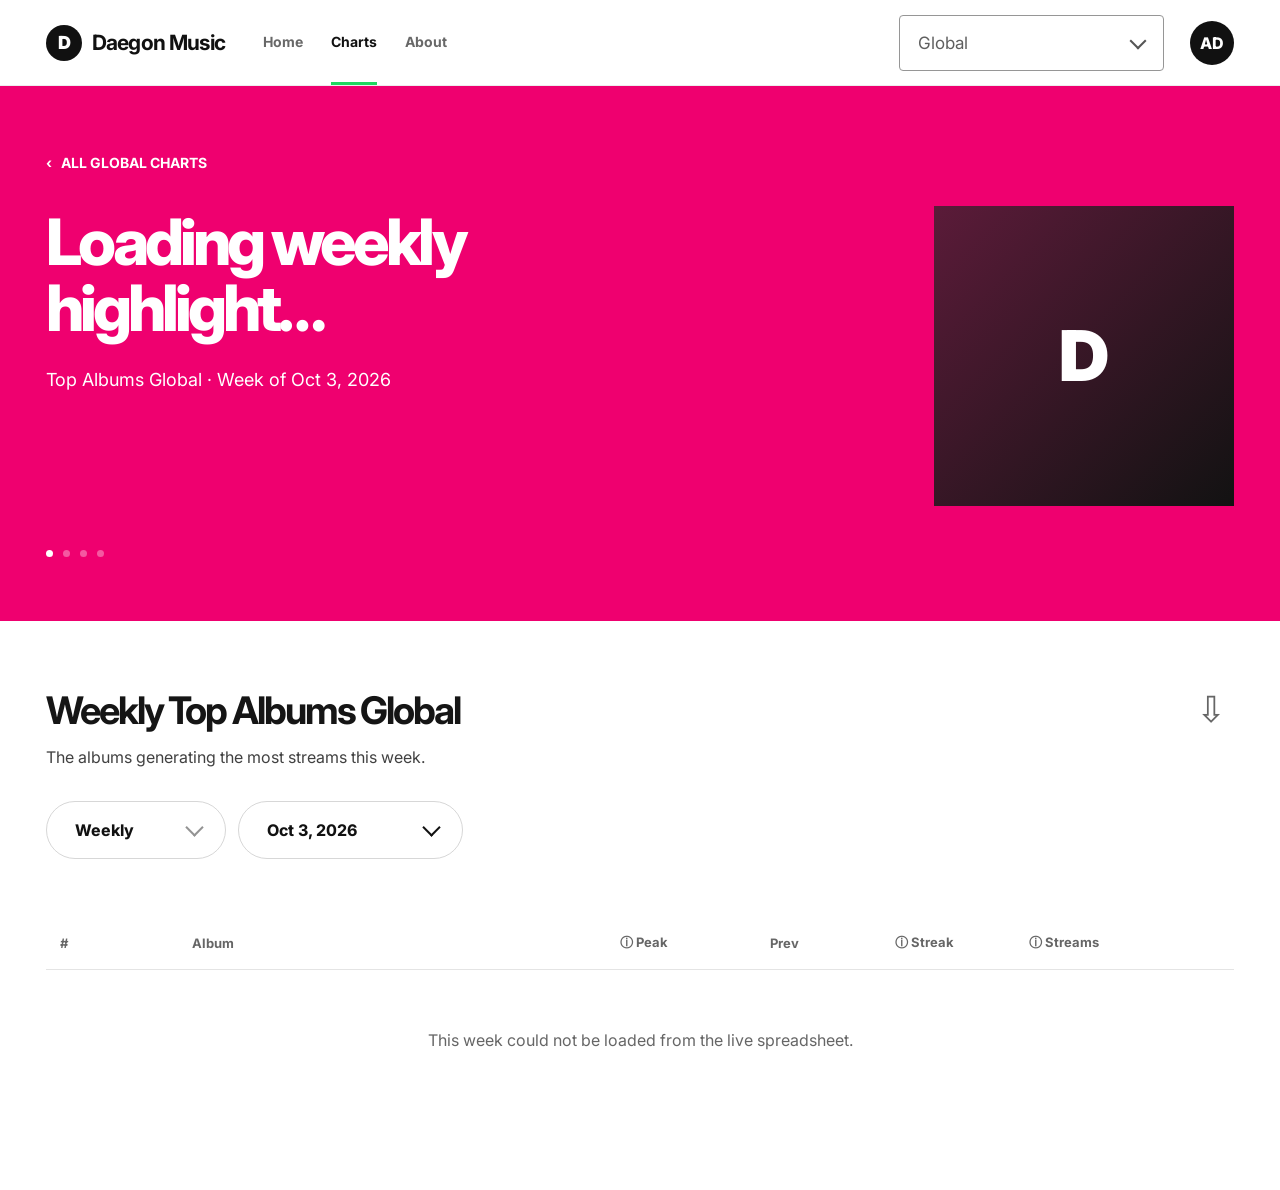
==== albums.html @ 4ab4e511 "Create dedicated albums chart page" ====
<!doctype html>
<html lang="en">
<head>
<meta charset="utf-8">
<meta name="viewport" content="width=device-width,initial-scale=1">
<meta name="theme-color" content="#ef006f">
<meta name="description" content="Daegon Music — Weekly Top Albums Global">
<title>Weekly Top Albums Global — Daegon Music</title>
<link rel="icon" type="image/svg+xml" href="favicon.svg">
<link rel="preconnect" href="https://fonts.googleapis.com">
<link rel="preconnect" href="https://fonts.gstatic.com" crossorigin>
<link href="https://fonts.googleapis.com/css2?family=Inter:wght@400;500;600;700;800;900&display=swap" rel="stylesheet">
<link rel="stylesheet" href="charts.css?v=1">
</head>
<body data-chart="albums">
<header class="dm-header">
  <div class="dm-header-inner">
    <a class="dm-brand" href="index.html"><span>D</span><b>Daegon Music</b></a>
    <nav class="dm-nav">
      <a href="index.html">Home</a>
      <a class="active" href="charts.html">Charts</a>
      <a href="index.html#about">About</a>
    </nav>
    <div class="dm-header-actions">
      <label class="dm-region"><select aria-label="Region"><option>Global</option></select></label>
      <button class="dm-profile" aria-label="Profile">AD</button>
    </div>
  </div>
</header>

<section class="chart-hero">
  <div class="hero-copy">
    <a class="all-charts" href="index.html">‹ &nbsp; ALL GLOBAL CHARTS</a>
    <h1 id="heroHeadline">Loading weekly highlight…</h1>
    <p id="heroPeriod">Top Songs Global · Sep 25 – Oct 1, 2026</p>
    <div class="hero-pager" aria-hidden="true"><i class="active"></i><i></i><i></i><i></i></div>
  </div>
  <div class="hero-art-wrap">
    <div class="hero-art fallback" id="weeklyHeroArt">D</div>
  </div>
</section>

<main class="chart-main">
  <section class="chart-heading">
    <div>
      <h2 id="chartTitle">Weekly Top Albums Global</h2>
      <p id="chartSubtitle">Your weekly update of the most played tracks right now.</p>
    </div>
    <button class="download-icon" id="downloadCsv" title="Download CSV">⇩</button>
  </section>

  <section class="chart-filterbar">
    <button class="spotify-pill static-pill" type="button">Weekly<span class="chevron"></span></button>
    <label class="spotify-pill-select week-pill">
      <select id="weekSelect" aria-label="Week"><option>Loading weeks…</option></select>
      <span class="chevron"></span>
    </label>
  </section>

  <section class="table-wrap">
    <table>
      <thead>
        <tr>
          <th class="rank-head">#</th>
          <th id="itemHeader">Album</th>
          <th class="metric-head">ⓘ Peak</th>
          <th class="metric-head">Prev</th>
          <th class="metric-head">ⓘ Streak</th>
          <th class="metric-head">ⓘ Streams</th>
          <th class="expand-head"></th>
        </tr>
      </thead>
      <tbody id="chartRows"></tbody>
    </table>
  </section>
</main>

<div class="search-overlay" id="searchOverlay" aria-hidden="true">
  <div class="search-box">
    <div class="search-line"><span>⌕</span><input id="searchInput" placeholder="Search songs or artists…" autocomplete="off"><button id="closeSearch">×</button></div>
    <div id="searchResults"></div>
  </div>
</div>

<script src="data.js"></script>
<script src="app.js?v=3"></script>
</body>
</html>
---- charts.css ----
:root{
  --pink:#ef006f;--ink:#151515;--muted:#676767;--line:#e4e4e4;--soft:#f7f7f7;--blue:#1473e6;
  --red:#d9233f;--green:#118d57;--font:"Inter",Arial,sans-serif
}
*{box-sizing:border-box}
html{scroll-behavior:smooth}
body{margin:0;color:var(--ink);font-family:var(--font);background:#fff}
button,select,input{font:inherit}
button{cursor:pointer}

.chart-header{
  height:84px;background:#fff;display:flex;align-items:center;justify-content:space-between;
  padding:0 46px;border-bottom:1px solid #f0f0f0;position:sticky;top:0;z-index:30
}
.chart-brand{display:flex;align-items:center;gap:9px;color:#111;text-decoration:none}
.brand-disc{width:34px;height:34px;border-radius:50%;background:#111;color:#fff;display:grid;place-items:center;font-weight:900}
.chart-brand b{font-size:24px;letter-spacing:-.04em}
.chart-header-actions{display:flex;align-items:center;gap:26px}
.region-select select{width:266px;height:56px;border:1px solid #9f9f9f;border-radius:4px;background:#fff;padding:0 18px;font-size:18px;color:#5b5b5b}
.profile-btn{width:44px;height:44px;border:0;border-radius:50%;background:#111;color:#fff;font-weight:700}

.chart-hero{
  min-height:535px;background:var(--pink);color:#fff;display:grid;grid-template-columns:minmax(0,1fr) 420px;
  gap:70px;padding:68px 46px 64px;align-items:center
}
.hero-copy{align-self:stretch;display:flex;flex-direction:column;justify-content:center}
.all-charts{color:#fff;text-decoration:none;font-size:14px;font-weight:700;margin-bottom:38px}
.chart-hero h1{font-size:clamp(50px,5vw,76px);line-height:1.03;letter-spacing:-.062em;max-width:1120px;margin:0 0 28px;font-weight:800}
.chart-hero p{font-size:18px;margin:0}
.hero-pager{display:flex;gap:10px;margin-top:auto;padding-top:85px}
.hero-pager i{width:7px;height:7px;border-radius:50%;background:rgba(255,255,255,.35)}
.hero-pager i.active{background:#fff}
.hero-art-wrap{display:flex;justify-content:flex-end;align-items:center}
.hero-art{width:300px;height:300px;background:linear-gradient(135deg,#5b1b39,#121212);display:grid;place-items:center;font-size:70px;font-weight:900;background-size:cover;background-position:center}
.hero-art.has-artwork{color:transparent}

.chart-main{padding:66px 46px 80px}
.chart-heading{display:flex;justify-content:space-between;align-items:flex-start}
.chart-heading h2{font-size:38px;letter-spacing:-.055em;margin:0 0 14px}
.chart-heading p{font-size:16px;color:#414141;margin:0}
.download-icon{border:0;background:none;font-size:36px;color:#666;padding:0 8px}
.chart-filterbar{display:flex;gap:12px;margin:34px 0 58px}
.pill{
  min-width:180px;height:58px;border:1px solid #d6d6d6;border-radius:999px;background:#fff;
  padding:0 28px;font-size:16px;font-weight:700;display:flex;align-items:center;justify-content:space-between;gap:28px
}
.table-wrap{overflow-x:auto}
table{width:100%;border-collapse:collapse;table-layout:fixed}
thead tr{border-bottom:1px solid var(--line)}
th{height:52px;text-align:left;color:#666;font-size:13px;font-weight:700}
.rank-head{width:145px;padding-left:14px}
.metric-head{width:140px;text-align:center}
.expand-head{width:100px}
tbody tr.song-row{border-bottom:1px solid var(--line);min-height:138px}
td{padding:14px 0;vertical-align:middle}
.rank-cell{padding-left:14px}
.rank-stack{display:flex;align-items:center;gap:12px}
.rank-number{font-weight:700;font-size:16px;min-width:18px}
.move-badge{font-size:12px;font-weight:700;padding:7px 11px;border-radius:999px;background:#eef5ff;color:var(--blue);white-space:nowrap}
.move-badge.down{background:#fff0f2;color:var(--red)}
.move-badge.up{background:#e9f7f0;color:var(--green)}
.move-badge.same{background:#f2f2f2;color:#666}
.track-cell{display:grid;grid-template-columns:112px minmax(0,1fr);gap:18px;align-items:center}
.cover{width:112px;height:112px;background:linear-gradient(135deg,#4b4b4b,#111);display:grid;place-items:center;color:#fff;font-weight:800;font-size:24px;background-size:cover;background-position:center}
.cover.has-artwork{color:transparent}
.track-copy b{display:block;font-size:16px;line-height:1.25}
.track-copy span{display:block;font-size:15px;color:#727272;margin-top:6px}
.metric{text-align:center;font-size:16px;color:#555}
.streams{font-variant-numeric:tabular-nums}
.expand-btn{border:0;background:none;color:#565656;font-size:16px;font-weight:600}
.details-row{display:none;background:#fff}
.details-row.open{display:table-row}
.details-cell{padding:0 0 34px}
.details-panel{margin-left:145px;display:grid;grid-template-columns:112px minmax(0,1fr);gap:18px}
.detail-grid{display:grid;grid-template-columns:185px 1fr;row-gap:22px;font-size:14px;padding:0 0 0 0}
.detail-grid b{font-size:14px}.detail-grid span{color:#5b5b5b}
.detail-actions{grid-column:2;margin-top:26px}
.promo-btn{background:#7e3aa8;color:#fff;border:0;border-radius:999px;padding:14px 34px;font-weight:700}
.search-overlay{display:none;position:fixed;inset:0;background:rgba(0,0,0,.55);z-index:100;padding-top:10vh}
.search-overlay.open{display:block}
.search-box{width:min(620px,92vw);margin:auto;background:white;border-radius:8px;overflow:hidden}
.search-line{display:grid;grid-template-columns:auto 1fr auto;gap:10px;align-items:center;padding:14px;border-bottom:1px solid var(--line)}
.search-line input{border:0;outline:0;font-size:16px}.search-line button{border:0;background:none;font-size:20px}
.search-result{padding:12px 14px;border-bottom:1px solid var(--line);display:grid;grid-template-columns:35px 1fr auto;gap:10px}
.search-result span{font-size:12px}.search-result em{font-size:10px;color:#777;font-style:normal}

@media(max-width:1100px){
  .chart-hero{grid-template-columns:1fr 300px}.hero-art{width:250px;height:250px}
  .metric-head{width:110px}.expand-head{width:75px}.rank-head{width:120px}
  .details-panel{margin-left:120px}
}
@media(max-width:820px){
  .chart-header{padding:0 18px;height:72px}.region-select select{width:170px;height:44px;font-size:14px}.chart-brand b{font-size:20px}
  .chart-hero{grid-template-columns:1fr;min-height:0;padding:48px 20px}.hero-art-wrap{justify-content:flex-start}.hero-art{width:220px;height:220px}
  .hero-pager{padding-top:35px}.chart-main{padding:40px 20px 60px}.chart-heading h2{font-size:30px}
  .metric-head:nth-of-type(3),.metric-head:nth-of-type(4){display:none}
  td.metric:nth-of-type(3),td.metric:nth-of-type(4){display:none}
  .track-cell{grid-template-columns:82px 1fr}.cover{width:82px;height:82px}.rank-head{width:90px}
  .details-panel{margin-left:90px;grid-template-columns:1fr}.detail-actions{grid-column:1}
}
@media(max-width:560px){
  .chart-header-actions{gap:10px}.profile-btn{display:none}.region-select select{width:135px}
  .chart-hero h1{font-size:43px}.chart-hero p{font-size:14px}.chart-filterbar{margin-bottom:36px;overflow:auto}
  .pill{min-width:160px;height:50px;padding:0 20px}.rank-head{width:72px}.metric-head{width:100px}
  .track-cell{grid-template-columns:64px 1fr}.cover{width:64px;height:64px}.track-copy b{font-size:14px}.track-copy span{font-size:12px}
  .details-panel{margin-left:72px}.detail-grid{grid-template-columns:135px 1fr;row-gap:14px}
}
.chart-filterbar{align-items:center;flex-wrap:wrap}
.chart-tabs{display:flex;gap:6px;margin-right:8px}
.chart-tab{height:58px;border:0;border-radius:999px;background:#f2f2f2;padding:0 24px;font-weight:700}
.chart-tab.active{background:#111;color:#fff}
.pill:disabled{opacity:1;color:#111}
.pill-select{min-width:210px;height:58px;border:1px solid #d6d6d6;border-radius:999px;background:#fff;padding:0 22px;display:flex;align-items:center;justify-content:space-between}
.pill-select select{appearance:none;border:0;background:transparent;width:100%;font-weight:700;outline:none}
.loading-row{text-align:center;padding:60px 20px!important;color:#666}
@media(max-width:560px){.chart-tabs{width:100%;overflow:auto}.chart-tab{height:48px;padding:0 18px}.pill-select{height:50px;min-width:180px}}

/* shared Daegon Music header */
.dm-header{height:86px;background:#fff;border-bottom:1px solid #ededed;position:sticky;top:0;z-index:70}
.dm-header-inner{height:100%;max-width:100%;margin:auto;padding:0 46px;display:flex;align-items:center;gap:38px}
.dm-brand{display:flex;align-items:center;gap:10px;color:#111;text-decoration:none;white-space:nowrap}
.dm-brand>span{width:36px;height:36px;border-radius:50%;background:#111;color:#fff;display:grid;place-items:center;font-size:18px;font-weight:900}
.dm-brand>b{font-size:21px;letter-spacing:-.04em}
.dm-nav{display:flex;align-self:stretch;gap:28px}
.dm-nav a{display:flex;align-items:center;color:#686868;text-decoration:none;font-size:14px;font-weight:700;border-bottom:3px solid transparent}
.dm-nav a:hover,.dm-nav a.active{color:#111}.dm-nav a.active{border-color:#1ed760}
.dm-header-actions{margin-left:auto;display:flex;align-items:center;gap:26px}
.dm-region{position:relative;display:block}
.dm-region:after{content:"";width:10px;height:10px;border-right:2px solid #555;border-bottom:2px solid #555;transform:rotate(45deg);position:absolute;right:20px;top:20px;pointer-events:none}
.dm-region select{appearance:none;width:265px;height:56px;border:1px solid #969696;border-radius:4px;background:#fff;padding:0 52px 0 18px;font-size:17px;color:#5f5f5f;outline:0}
.dm-profile{width:44px;height:44px;border:0;border-radius:50%;background:#111;color:#fff;font-weight:800}
@media(max-width:760px){.dm-header{height:72px}.dm-header-inner{padding:0 18px;gap:18px}.dm-brand>b{font-size:18px}.dm-nav{display:none}.dm-region select{width:150px;height:44px;font-size:14px}.dm-region:after{right:16px;top:15px}.dm-profile{width:38px;height:38px}}

/* remove superseded header */
.chart-header{display:none!important}

/* Spotify-style filter row */
.chart-filterbar{display:flex;align-items:center;gap:12px;margin:34px 0 58px;flex-wrap:wrap}
.spotify-pill,.spotify-pill-select{
  position:relative;height:58px;border:1px solid #d7d7d7;border-radius:999px;background:#fff;
  display:inline-flex;align-items:center;min-width:180px
}
.spotify-pill{padding:0 52px 0 28px;font-size:16px;font-weight:750;color:#111}
.spotify-pill-select select{
  appearance:none;-webkit-appearance:none;border:0;background:transparent;outline:0;
  height:100%;width:100%;padding:0 54px 0 28px;font-size:16px;font-weight:750;color:#111;cursor:pointer
}
.spotify-pill-select .chevron,.spotify-pill .chevron{
  position:absolute;right:24px;top:19px;width:13px;height:13px;border-right:2px solid #111;border-bottom:2px solid #111;
  transform:rotate(45deg);pointer-events:none
}
.static-pill{cursor:default}
.static-pill .chevron{opacity:.45}
.chart-type-pill{min-width:190px}.week-pill{min-width:225px}
.move-badge.reentry{background:#eef5ff;color:#1473e6}
@media(max-width:560px){
  .chart-filterbar{gap:8px;margin-bottom:36px}
  .spotify-pill,.spotify-pill-select{height:50px;min-width:0}
  .chart-type-pill{width:158px}.static-pill{width:138px}.week-pill{width:190px}
  .spotify-pill,.spotify-pill-select select{font-size:14px;padding-left:20px}
  .spotify-pill-select .chevron,.spotify-pill .chevron{right:18px;top:16px;width:11px;height:11px}
}

/* Dedicated chart pages: no chart-type selector */
.chart-type-pill,.chart-tabs{display:none!important}
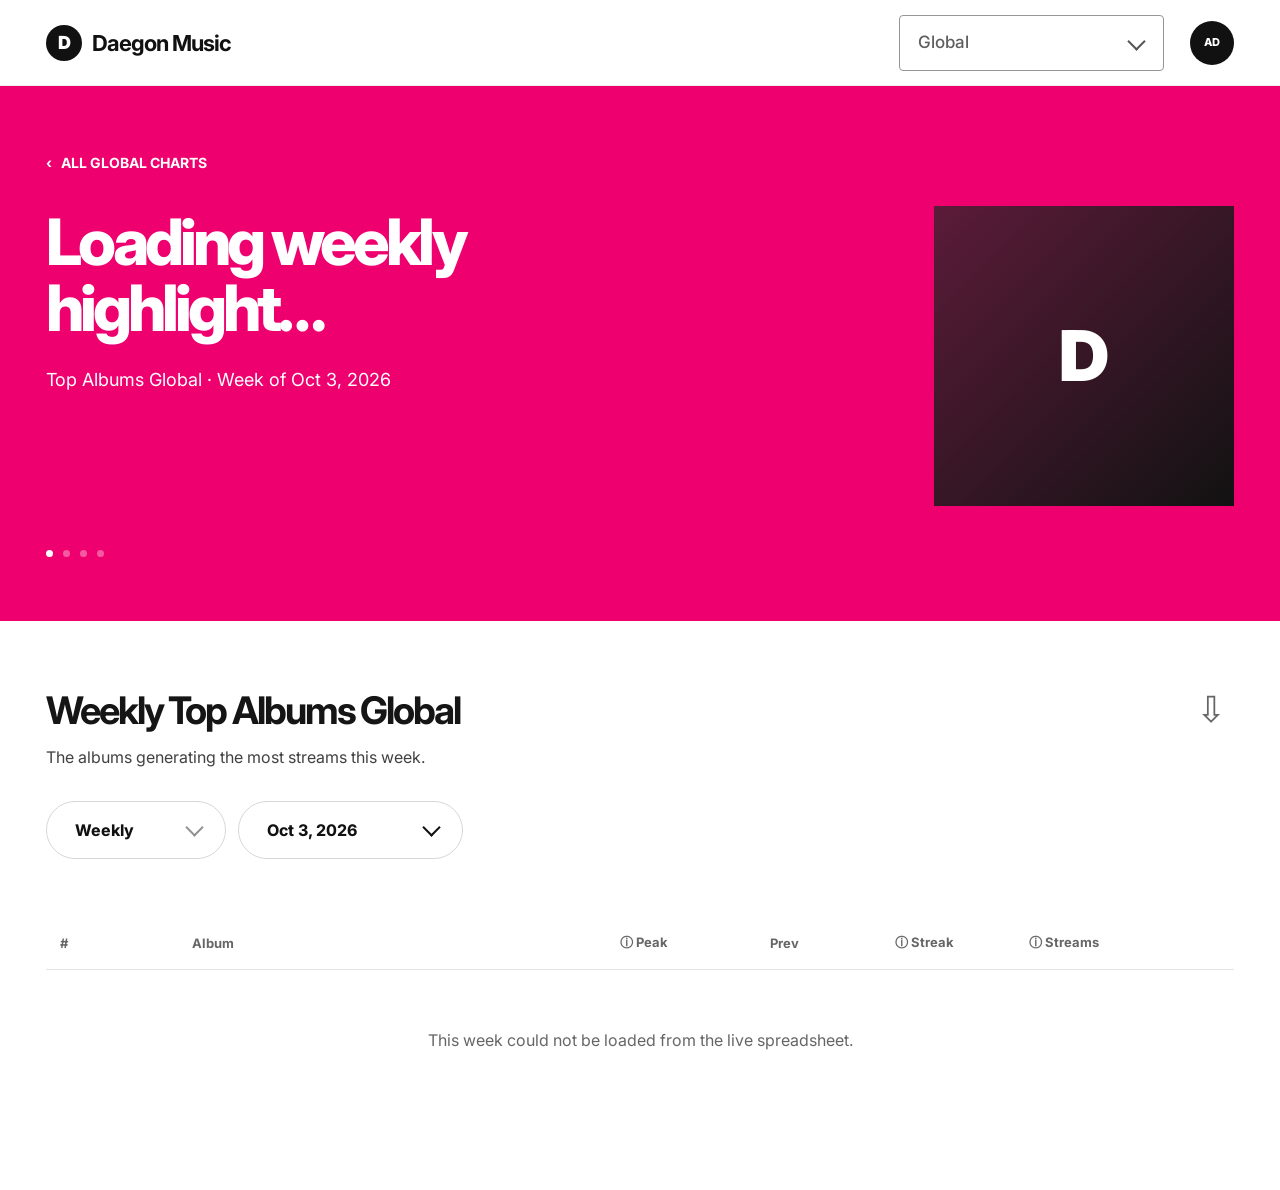
==== commit 03370a95: "Use identical global header on albums.html" ====
--- a/albums.html
+++ b/albums.html
@@ -10,17 +10,13 @@
 <link rel="preconnect" href="https://fonts.googleapis.com">
 <link rel="preconnect" href="https://fonts.gstatic.com" crossorigin>
 <link href="https://fonts.googleapis.com/css2?family=Inter:wght@400;500;600;700;800;900&display=swap" rel="stylesheet">
-<link rel="stylesheet" href="charts.css?v=1">
+<link rel="stylesheet" href="charts.css?v=4">
+<link rel="stylesheet" href="global.css?v=1">
 </head>
 <body data-chart="albums">
 <header class="dm-header">
   <div class="dm-header-inner">
     <a class="dm-brand" href="index.html"><span>D</span><b>Daegon Music</b></a>
-    <nav class="dm-nav">
-      <a href="index.html">Home</a>
-      <a class="active" href="charts.html">Charts</a>
-      <a href="index.html#about">About</a>
-    </nav>
     <div class="dm-header-actions">
       <label class="dm-region"><select aria-label="Region"><option>Global</option></select></label>
       <button class="dm-profile" aria-label="Profile">AD</button>
@@ -83,6 +79,6 @@
 </div>
 
 <script src="data.js"></script>
-<script src="app.js?v=3"></script>
+<script src="app.js?v=5"></script>
 </body>
 </html>
--- a/charts.css
+++ b/charts.css
@@ -163,3 +163,8 @@
 
 /* Dedicated chart pages: no chart-type selector */
 .chart-type-pill,.chart-tabs{display:none!important}
+
+/* Fixed global navigation */
+body{padding-top:86px}
+.dm-header{position:fixed!important;top:0;left:0;right:0;width:100%;z-index:1000}
+@media(max-width:760px){body{padding-top:72px}}
--- a/global.css
+++ b/global.css
@@ -0,0 +1,51 @@
+/* Daegon Music global header — single source of truth */
+:root{--dm-header-h:86px}
+html{scroll-padding-top:var(--dm-header-h)}
+body{padding-top:var(--dm-header-h)}
+.dm-header{
+  position:fixed!important;top:0;left:0;right:0;width:100%;height:var(--dm-header-h);
+  background:#fff!important;border-bottom:1px solid #ededed;z-index:1000;
+  box-shadow:none!important;color:#111!important
+}
+.dm-header-inner{
+  width:100%;height:100%;padding:0 46px;margin:0;
+  display:flex;align-items:center;justify-content:space-between;gap:24px
+}
+.dm-brand{display:flex;align-items:center;gap:10px;color:#111!important;text-decoration:none;white-space:nowrap}
+.dm-brand>span{
+  width:36px;height:36px;border-radius:50%;background:#111;color:#fff;
+  display:grid;place-items:center;font:900 18px/1 "Inter",Arial,sans-serif
+}
+.dm-brand>b{font:700 22px/1 "Inter",Arial,sans-serif;letter-spacing:-.045em}
+.dm-header-actions{margin-left:auto;display:flex;align-items:center;gap:26px}
+.dm-region{position:relative;display:block;width:265px;height:56px}
+.dm-region select{
+  appearance:none;-webkit-appearance:none;width:100%;height:100%;border:1px solid #969696;
+  border-radius:4px;background:#fff;color:#5f5f5f;padding:0 54px 0 18px;
+  font:500 17px/1 "Inter",Arial,sans-serif;outline:none
+}
+.dm-region:after{
+  content:"";position:absolute;right:21px;top:20px;width:11px;height:11px;
+  border-right:2px solid #555;border-bottom:2px solid #555;transform:rotate(45deg);pointer-events:none
+}
+.dm-profile{
+  width:44px;height:44px;flex:0 0 44px;border:0;border-radius:50%;
+  background:#111;color:#fff;font:800 11px/1 "Inter",Arial,sans-serif
+}
+.dm-nav{display:none!important}
+@media(max-width:760px){
+  :root{--dm-header-h:72px}
+  .dm-header-inner{padding:0 18px}
+  .dm-brand>b{font-size:19px}
+  .dm-brand>span{width:34px;height:34px;font-size:17px}
+  .dm-region{width:150px;height:44px}
+  .dm-region select{font-size:14px;padding-left:14px;padding-right:42px}
+  .dm-region:after{right:16px;top:15px;width:10px;height:10px}
+  .dm-profile{width:38px;height:38px;flex-basis:38px}
+}
+@media(max-width:480px){
+  .dm-brand>b{font-size:16px}
+  .dm-region{width:128px}
+  .dm-header-actions{gap:10px}
+  .dm-profile{display:none}
+}
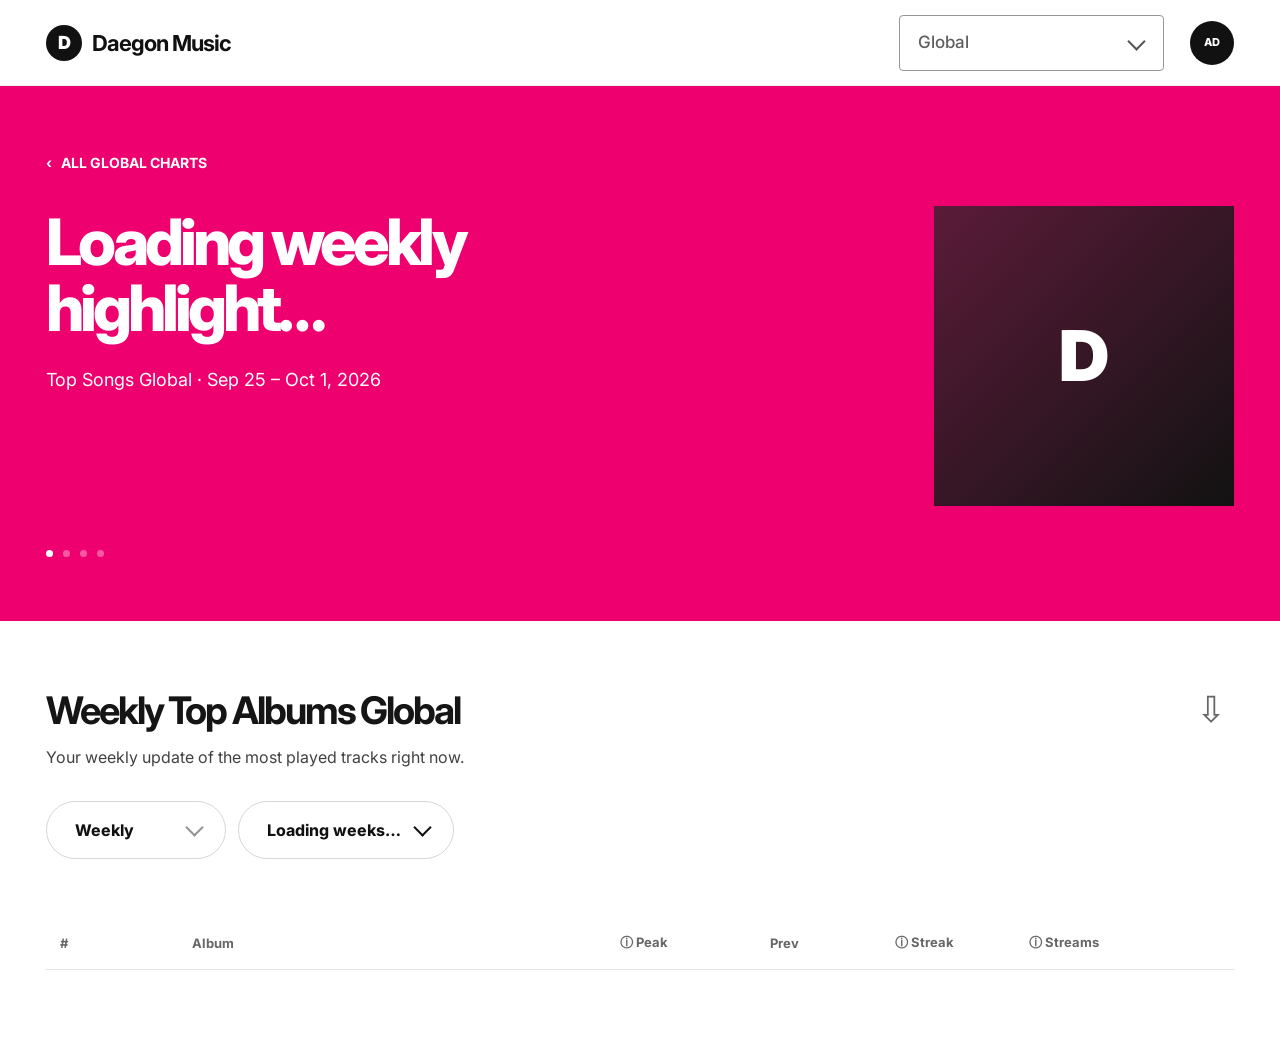
==== commit cc3bf697: "Add visual week picker to albums.html" ====
--- a/albums.html
+++ b/albums.html
@@ -10,7 +10,7 @@
 <link rel="preconnect" href="https://fonts.googleapis.com">
 <link rel="preconnect" href="https://fonts.gstatic.com" crossorigin>
 <link href="https://fonts.googleapis.com/css2?family=Inter:wght@400;500;600;700;800;900&display=swap" rel="stylesheet">
-<link rel="stylesheet" href="charts.css?v=4">
+<link rel="stylesheet" href="charts.css?v=6">
 <link rel="stylesheet" href="global.css?v=1">
 </head>
 <body data-chart="albums">
@@ -47,10 +47,28 @@
 
   <section class="chart-filterbar">
     <button class="spotify-pill static-pill" type="button">Weekly<span class="chevron"></span></button>
-    <label class="spotify-pill-select week-pill">
-      <select id="weekSelect" aria-label="Week"><option>Loading weeks…</option></select>
-      <span class="chevron"></span>
-    </label>
+    <div class="week-picker" id="weekPicker">
+      <button class="spotify-pill week-trigger" id="weekPickerButton" type="button" aria-expanded="false">
+        <span id="weekPickerLabel">Loading weeks…</span><span class="chevron"></span>
+      </button>
+      <div class="week-popover" id="weekPickerPopover" hidden>
+        <div class="range-inputs">
+          <div class="range-box" id="rangeStart">—</div>
+          <div class="range-box" id="rangeEnd">—</div>
+        </div>
+        <div class="calendar-divider"></div>
+        <div class="calendar-nav">
+          <button id="calendarPrev" aria-label="Previous month">←</button>
+          <div class="calendar-month-title" id="monthTitleLeft"></div>
+          <div class="calendar-month-title" id="monthTitleRight"></div>
+          <button id="calendarNext" aria-label="Next month">→</button>
+        </div>
+        <div class="calendar-grid-wrap">
+          <div class="calendar-panel" id="calendarLeft"></div>
+          <div class="calendar-panel" id="calendarRight"></div>
+        </div>
+      </div>
+    </div>
   </section>
 
   <section class="table-wrap">
@@ -79,6 +97,6 @@
 </div>
 
 <script src="data.js"></script>
-<script src="app.js?v=5"></script>
+<script src="app.js?v=10"></script>
 </body>
 </html>
--- a/charts.css
+++ b/charts.css
@@ -168,3 +168,9 @@
 body{padding-top:86px}
 .dm-header{position:fixed!important;top:0;left:0;right:0;width:100%;z-index:1000}
 @media(max-width:760px){body{padding-top:72px}}
+
+.chart-hero{transition:background-color .65s ease}
+.hero-art{transition:background-image .35s ease}
+.hero-pager i{cursor:pointer}
+body[data-chart="artists"] .cover{border-radius:50%}
+body[data-chart="artists"] .hero-art{border-radius:0}
